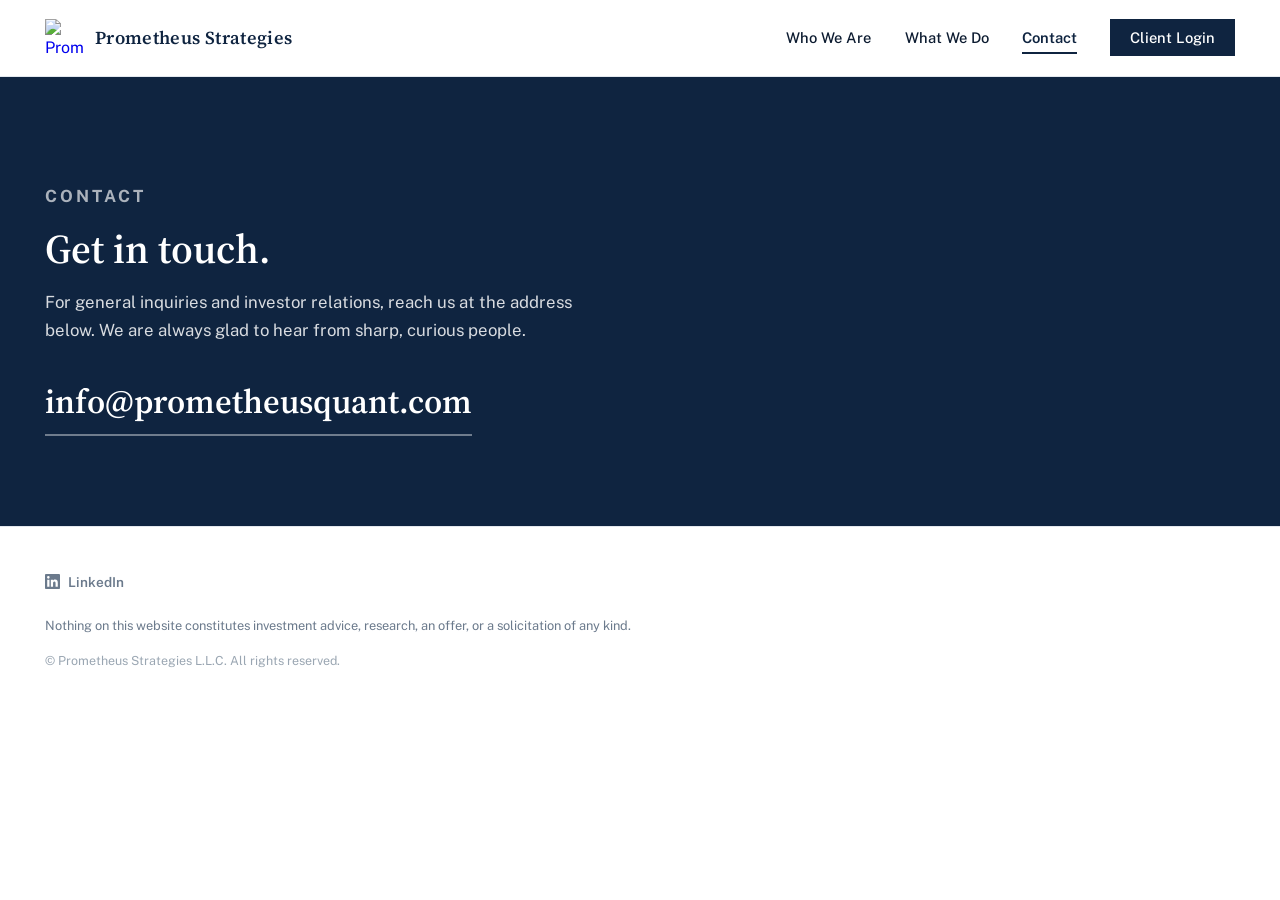
==== contact.html @ 028c8b9d "Add files via upload Website update" ====
<!DOCTYPE html>
<html lang="en">
<head>
<meta charset="UTF-8" />
<meta name="viewport" content="width=device-width, initial-scale=1.0" />
<title>Contact | Prometheus Strategies</title>
<meta name="description" content="Get in touch with Prometheus Strategies. General inquiries and investor relations: info@prometheusquant.com." />
<meta property="og:title" content="Contact | Prometheus Strategies" />
<meta property="og:description" content="Get in touch with Prometheus Strategies. General inquiries and investor relations: info@prometheusquant.com." />
<meta property="og:type" content="website" />
<meta name="theme-color" content="#0F2440" />
<link rel="icon" type="image/png" href="icon.png" />
<link rel="preconnect" href="https://fonts.googleapis.com">
<link rel="preconnect" href="https://fonts.gstatic.com" crossorigin>
<link href="https://fonts.googleapis.com/css2?family=Source+Serif+4:opsz,wght@8..60,400;8..60,600&family=Public+Sans:wght@400;500;600;700&display=swap" rel="stylesheet">
<link rel="stylesheet" href="styles.css">
</head>
<body>

<header>
  <div class="bleed nav">
    <a class="brand" href="index.html">
      <img src="icon.png" alt="Prometheus Strategies" />
      <span>Prometheus Strategies</span>
    </a>
    <button class="menu-btn" aria-label="Menu" onclick="document.querySelector('.nav-links').classList.toggle('open')">
      <span></span><span></span><span></span>
    </button>
    <ul class="nav-links">
      <li><a href="who-we-are.html">Who We Are</a></li>
      <li><a href="what-we-do.html">What We Do</a></li>
      <li><a href="contact.html" class="active">Contact</a></li>
      <li><a href="client-login.html" class="login-btn">Client Login</a></li>
    </ul>
  </div>
</header>

<main>

  <div class="contact-band">
    <div class="bleed contact-band-inner">
      <p class="kicker" style="color: rgba(255,255,255,0.65);">Contact</p>
      <h2>Get in touch.</h2>
      <p>For general inquiries and investor relations, reach us at the address below. We are always glad to hear from sharp, curious people.</p>
      <a class="contact-email" href="mailto:info@prometheusquant.com">info@prometheusquant.com</a>
    </div>
  </div>

</main>

<footer>
  <div class="bleed footer-inner">
    <a class="footer-li" href="https://www.linkedin.com/company/prometheus-quantitative-strategies" target="_blank" rel="noopener noreferrer" aria-label="Prometheus Strategies on LinkedIn">
      <svg width="15" height="15" viewBox="0 0 24 24" fill="currentColor"><path d="M20.447 20.452h-3.554v-5.569c0-1.328-.027-3.037-1.852-3.037-1.853 0-2.136 1.445-2.136 2.939v5.667H9.351V9h3.414v1.561h.046c.477-.9 1.637-1.85 3.37-1.85 3.601 0 4.267 2.37 4.267 5.455v6.286zM5.337 7.433a2.062 2.062 0 01-2.063-2.065 2.064 2.064 0 112.063 2.065zm1.782 13.019H3.555V9h3.564v11.452zM22.225 0H1.771C.792 0 0 .774 0 1.729v20.542C0 23.227.792 24 1.771 24h20.451C23.2 24 24 23.227 24 22.271V1.729C24 .774 23.2 0 22.222 0h.003z"/></svg>
      LinkedIn
    </a>
    <p class="disclosure">Nothing on this website constitutes investment advice, research, an offer, or a solicitation of any kind.</p>
    <p class="copyright">&copy; Prometheus Strategies L.L.C. All rights reserved.</p>
  </div>
</footer>

<!-- CLOUDFLARE WEB ANALYTICS
     Option A (easiest): enable it on the Pages project in the Cloudflare dashboard; it covers every page automatically.
     Option B (manual): paste the beacon <script> snippet here, before </body>, on every page. -->

</body>
</html>
---- styles.css ----
:root {
    --navy: #0F2440;
    --ink: #0C1B30;
    --body: #3C4A5C;
    --muted: #6B7A8C;
    --blue: #1B5FAE;
    --bg: #FFFFFF;
    --bg-alt: #F4F6F9;
    --line: #E3E8EE;
    --error: #B3261E;
    --pad: clamp(20px, 3.5vw, 52px);   /* viewport edge padding, used by all full-bleed rows */
    --serif: 'Source Serif 4', Georgia, serif;
    --sans: 'Public Sans', -apple-system, 'Segoe UI', sans-serif;
  }

  *, *::before, *::after { box-sizing: border-box; margin: 0; padding: 0; }

  html, body { width: 100%; }
  body {
    font-family: var(--sans);
    background: var(--bg);
    color: var(--body);
    line-height: 1.65;
    overflow-x: hidden;
    -webkit-font-smoothing: antialiased;
  }

  img { max-width: 100%; display: block; }

  /* Full-bleed row with viewport-edge padding */
  .bleed { padding-left: var(--pad); padding-right: var(--pad); }

  /* Reading container for text sections (capped for readability, like the reference sites) */
  .wrap {
    max-width: 1200px;
    margin: 0 auto;
    padding-left: var(--pad);
    padding-right: var(--pad);
  }

  /* ============ NAV (full-bleed: logo sits at the top-left corner of the screen) ============ */
  header {
    position: sticky;
    top: 0;
    z-index: 100;
    background: rgba(255,255,255,0.97);
    backdrop-filter: blur(10px);
    -webkit-backdrop-filter: blur(10px);
    border-bottom: 1px solid var(--line);
  }
  .nav {
    display: flex;
    align-items: center;
    justify-content: space-between;
    height: 76px;
  }
  .brand {
    display: flex;
    align-items: center;
    gap: 12px;
    text-decoration: none;
    cursor: pointer;
  }
  .brand img { height: 38px; width: 38px; object-fit: contain; }
  .brand span {
    font-family: var(--serif);
    font-weight: 600;
    font-size: 1.14rem;
    letter-spacing: 0.02em;
    color: var(--navy);
    white-space: nowrap;
  }

  .nav-links { display: flex; align-items: center; gap: clamp(18px, 2.6vw, 36px); list-style: none; }
  .nav-links a {
    font-size: 0.92rem;
    font-weight: 500;
    color: var(--ink);
    text-decoration: none;
    padding: 6px 0;
    border-bottom: 2px solid transparent;
    transition: color 0.15s, border-color 0.15s;
    cursor: pointer;
    white-space: nowrap;
  }
  .nav-links a:hover { color: var(--blue); }
  .nav-links a.active { color: var(--navy); border-bottom-color: var(--navy); font-weight: 600; }

  .login-btn {
    font-size: 0.88rem;
    font-weight: 600;
    color: #fff !important;
    background: var(--navy);
    padding: 10px 20px !important;
    border-bottom: none !important;
    transition: background 0.15s;
  }
  .login-btn:hover { background: var(--blue); color: #fff !important; }

  .menu-btn {
    display: none;
    background: none;
    border: none;
    cursor: pointer;
    padding: 10px;
  }
  .menu-btn span {
    display: block;
    width: 22px; height: 2px;
    background: var(--navy);
    margin: 5px 0;
  }
  /* ============ HERO ============ */
  .hero {
    position: relative;
    background: var(--navy);
    color: #fff;
    overflow: hidden;
  }
  .hero .hero-bg {
    position: absolute;
    inset: 0;
    background-size: cover;
    background-position: center;
    opacity: 0;
    transition: opacity 0.6s ease;
  }
  .hero.has-photo .hero-bg { opacity: 1; }
  .hero.has-photo .hero-shade {
    content: '';
    position: absolute;
    inset: 0;
    background: linear-gradient(100deg, rgba(9,24,46,0.84) 0%, rgba(9,24,46,0.5) 55%, rgba(9,24,46,0.28) 100%);
  }
  .hero::before {
    content: '';
    position: absolute;
    inset: 0;
    background:
      radial-gradient(ellipse 90% 70% at 85% 10%, rgba(255,255,255,0.06) 0%, transparent 60%),
      radial-gradient(ellipse 70% 60% at 8% 100%, rgba(27,95,174,0.28) 0%, transparent 65%);
  }
  .hero-inner {
    position: relative;
    z-index: 2;
    padding-top: clamp(88px, 15vh, 168px);
    padding-bottom: clamp(80px, 13vh, 150px);
  }
  .hero h1 {
    font-family: var(--serif);
    font-weight: 600;
    font-size: clamp(2.4rem, 5.4vw, 4.4rem);
    line-height: 1.12;
    letter-spacing: -0.01em;
    max-width: 18ch;
    color: #fff;
  }
  .hero p {
    margin-top: 22px;
    font-size: clamp(1.02rem, 1.6vw, 1.2rem);
    line-height: 1.7;
    color: rgba(255,255,255,0.84);
    max-width: 56ch;
  }
  .hero .btn { margin-top: 38px; }

  .btn {
    display: inline-block;
    font-family: var(--sans);
    font-size: 0.92rem;
    font-weight: 600;
    text-decoration: none;
    padding: 14px 28px;
    background: #fff;
    color: var(--navy);
    border: none;
    cursor: pointer;
    transition: background 0.15s, color 0.15s;
  }
  .btn:hover { background: var(--blue); color: #fff; }
  .btn-navy { background: var(--navy); color: #fff; }
  .btn-navy:hover { background: var(--blue); color: #fff; }

  /* ============ STATEMENT BAND ============ */
  .band { background: var(--navy); color: #fff; }
  .band-inner { padding-top: clamp(54px, 8vh, 86px); padding-bottom: clamp(54px, 8vh, 86px); }
  .band p {
    font-family: var(--serif);
    font-weight: 400;
    font-size: clamp(1.28rem, 2.3vw, 1.72rem);
    line-height: 1.55;
    max-width: 30em;
    color: rgba(255,255,255,0.96);
  }

  /* ============ SECTIONS ============ */
  .section { padding-top: clamp(60px, 9vh, 104px); padding-bottom: clamp(60px, 9vh, 104px); }
  .section.alt { background: var(--bg-alt); }

  .kicker {
    font-size: 0.74rem;
    font-weight: 700;
    letter-spacing: 0.18em;
    text-transform: uppercase;
    color: var(--blue);
    margin-bottom: 14px;
  }
  h2 {
    font-family: var(--serif);
    font-weight: 600;
    font-size: clamp(1.8rem, 3.3vw, 2.55rem);
    line-height: 1.18;
    color: var(--ink);
    max-width: 26ch;
  }
  .lead {
    margin-top: 20px;
    font-size: clamp(1.02rem, 1.5vw, 1.16rem);
    line-height: 1.75;
    max-width: 68ch;
  }
  .lead + .lead { margin-top: 16px; }

  /* Home teasers */
  .teasers {
    display: grid;
    grid-template-columns: 1fr 1fr;
    gap: clamp(20px, 3vw, 36px);
  }
  .teaser {
    border: 1px solid var(--line);
    background: #fff;
    padding: clamp(26px, 3.5vw, 40px);
    text-decoration: none;
    display: block;
    cursor: pointer;
    transition: border-color 0.15s, box-shadow 0.15s;
  }
  .teaser:hover { border-color: var(--navy); box-shadow: 0 4px 20px rgba(15,36,64,0.07); }
  .teaser h3 { font-family: var(--serif); font-weight: 600; font-size: 1.35rem; color: var(--ink); }
  .teaser p { margin-top: 10px; font-size: 0.98rem; color: var(--body); }
  .teaser .go { display: inline-block; margin-top: 18px; font-size: 0.86rem; font-weight: 600; color: var(--blue); }

  /* Page headers */
  .page-head { background: var(--bg-alt); border-bottom: 1px solid var(--line); }
  .page-head-inner { padding-top: clamp(52px, 8.5vh, 92px); padding-bottom: clamp(52px, 8.5vh, 92px); }
  .page-head h1 {
    font-family: var(--serif);
    font-weight: 600;
    font-size: clamp(2.1rem, 4.2vw, 3.2rem);
    line-height: 1.15;
    color: var(--ink);
    max-width: 22ch;
  }
  .page-head p { margin-top: 18px; font-size: clamp(1.02rem, 1.5vw, 1.16rem); max-width: 62ch; }

  /* Team */
  .team-grid {
    display: grid;
    grid-template-columns: repeat(4, 1fr);
    gap: clamp(20px, 2.6vw, 32px);
    margin-top: clamp(34px, 5vh, 52px);
  }
  .member { text-decoration: none; display: block; }
  .avatar {
    position: relative;
    aspect-ratio: 1 / 1;
    background: #E9EDF2;
    border: 1px solid var(--line);
    overflow: hidden;
  }
  .avatar img { width: 100%; height: 100%; object-fit: cover; }
  .avatar-fallback {
    display: none;
    position: absolute;
    inset: 0;
    align-items: center;
    justify-content: center;
    font-family: var(--serif);
    font-weight: 600;
    font-size: clamp(1.5rem, 3vw, 2.2rem);
    color: var(--navy);
    background: #E9EDF2;
  }
  .member h3 { margin-top: 14px; font-family: var(--serif); font-weight: 600; font-size: 1.14rem; color: var(--ink); }
  .member .role {
    margin-top: 3px;
    font-size: 0.74rem;
    font-weight: 700;
    letter-spacing: 0.12em;
    text-transform: uppercase;
    color: var(--blue);
  }
  .member .li { display: inline-block; margin-top: 8px; font-size: 0.82rem; font-weight: 600; color: var(--muted); transition: color 0.15s; }
  .member:hover .li { color: var(--blue); }

  /* Principles */
  .principles {
    margin-top: clamp(34px, 5vh, 52px);
    display: grid;
    grid-template-columns: 1fr 1fr;
    gap: clamp(22px, 3vw, 40px);
  }
  .principle { border-top: 3px solid var(--navy); padding-top: 18px; }
  .principle h3 { font-family: var(--serif); font-weight: 600; font-size: 1.25rem; color: var(--ink); }
  .principle p { margin-top: 8px; font-size: 0.98rem; }

  /* Contact band */
  .contact-band { background: var(--navy); color: #fff; }
  .contact-band-inner { padding-top: clamp(64px, 10vh, 110px); padding-bottom: clamp(64px, 10vh, 110px); }
  .contact-band h2 { color: #fff; }
  .contact-band p { margin-top: 16px; font-size: 1.05rem; color: rgba(255,255,255,0.84); max-width: 56ch; }
  .contact-email {
    display: inline-block;
    margin-top: 30px;
    font-family: var(--serif);
    font-size: clamp(1.4rem, 3.2vw, 2.1rem);
    font-weight: 600;
    color: #fff;
    text-decoration: none;
    border-bottom: 2px solid rgba(255,255,255,0.4);
    padding-bottom: 4px;
    transition: border-color 0.15s;
  }
  .contact-email:hover { border-color: #fff; }

  /* ============ CLIENT LOGIN ============ */
  .login-page {
    background: var(--bg-alt);
    min-height: calc(100vh - 76px);
    display: flex;
    align-items: flex-start;
    justify-content: center;
    padding: clamp(48px, 9vh, 110px) var(--pad);
  }
  .login-card {
    background: #fff;
    border: 1px solid var(--line);
    padding: clamp(30px, 4.5vw, 48px);
    width: 100%;
    max-width: 420px;
  }
  .login-card img { height: 40px; width: 40px; object-fit: contain; margin-bottom: 18px; }
  .login-card h1 {
    font-family: var(--serif);
    font-weight: 600;
    font-size: 1.7rem;
    color: var(--ink);
  }
  .login-card .sub { margin-top: 6px; font-size: 0.92rem; color: var(--muted); }
  .field { margin-top: 20px; }
  .field label {
    display: block;
    font-size: 0.78rem;
    font-weight: 600;
    letter-spacing: 0.06em;
    text-transform: uppercase;
    color: var(--ink);
    margin-bottom: 7px;
  }
  .field input {
    width: 100%;
    font-family: var(--sans);
    font-size: 0.98rem;
    color: var(--ink);
    padding: 12px 14px;
    border: 1px solid var(--line);
    background: #fff;
    outline: none;
    transition: border-color 0.15s;
  }
  .field input:focus { border-color: var(--navy); }
  .login-card .btn-navy { width: 100%; margin-top: 26px; }
  .login-error {
    display: none;
    margin-top: 18px;
    font-size: 0.9rem;
    line-height: 1.6;
    color: var(--error);
  }
  .login-error a { color: var(--error); font-weight: 600; }

  /* ============ FOOTER ============ */
  footer { background: var(--bg); border-top: 1px solid var(--line); }
  .footer-inner { padding-top: 44px; padding-bottom: 52px; }
  .footer-li {
    display: inline-flex;
    align-items: center;
    gap: 8px;
    font-size: 0.85rem;
    font-weight: 600;
    color: var(--muted);
    text-decoration: none;
    margin-bottom: 22px;
    transition: color 0.15s;
  }
  .footer-li:hover { color: var(--blue); }
  .disclosure {
    font-size: 0.8rem;
    line-height: 1.7;
    color: var(--muted);
    max-width: 84ch;
  }
  .copyright { margin-top: 14px; font-size: 0.78rem; color: #9AA6B2; }

  /* ============ RESPONSIVE ============ */
  @media (max-width: 880px) {
    .teasers { grid-template-columns: 1fr; }
    .team-grid { grid-template-columns: 1fr 1fr; }
    .principles { grid-template-columns: 1fr; }
  }
  @media (max-width: 740px) {
    .menu-btn { display: block; }
    .nav-links {
      display: none;
      position: absolute;
      top: 76px; left: 0; right: 0;
      flex-direction: column;
      align-items: stretch;
      gap: 0;
      background: #fff;
      border-bottom: 1px solid var(--line);
      padding: 6px 0 16px;
    }
    .nav-links.open { display: flex; }
    .nav-links li { padding: 11px var(--pad); }
    .nav-links a { display: inline-block; }
    .login-btn { display: inline-block; margin-top: 6px; text-align: center; }
  }
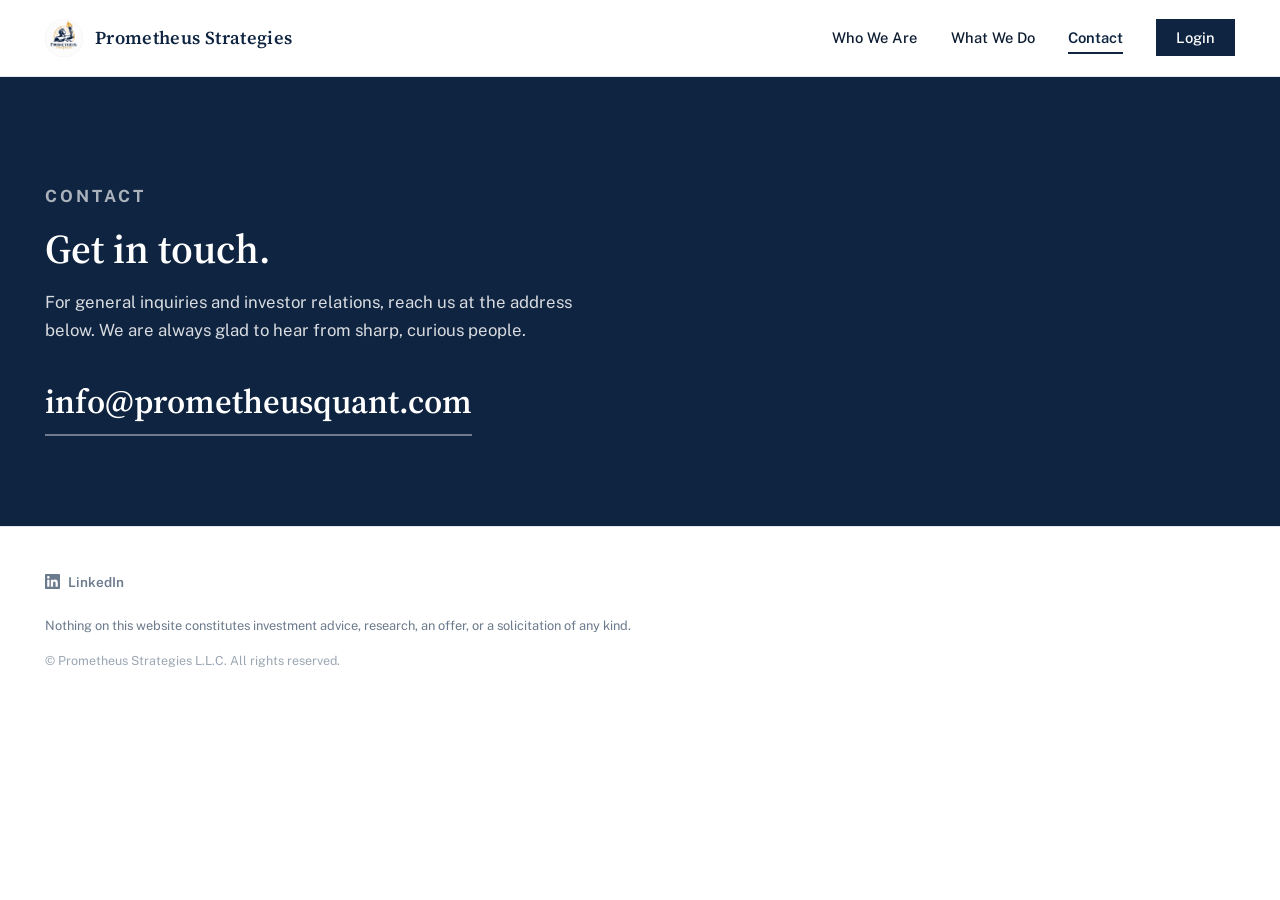
==== commit 76e2a149: "Update contact.html Removed "client"" ====
--- a/contact.html
+++ b/contact.html
@@ -30,7 +30,7 @@
       <li><a href="who-we-are.html">Who We Are</a></li>
       <li><a href="what-we-do.html">What We Do</a></li>
       <li><a href="contact.html" class="active">Contact</a></li>
-      <li><a href="client-login.html" class="login-btn">Client Login</a></li>
+      <li><a href="login.html" class="login-btn">Login</a></li>
     </ul>
   </div>
 </header>
--- a/styles.css
+++ b/styles.css
@@ -324,7 +324,7 @@
   }
   .contact-email:hover { border-color: #fff; }
 
-  /* ============ CLIENT LOGIN ============ */
+  /* ============ LOGIN ============ */
   .login-page {
     background: var(--bg-alt);
     min-height: calc(100vh - 76px);
